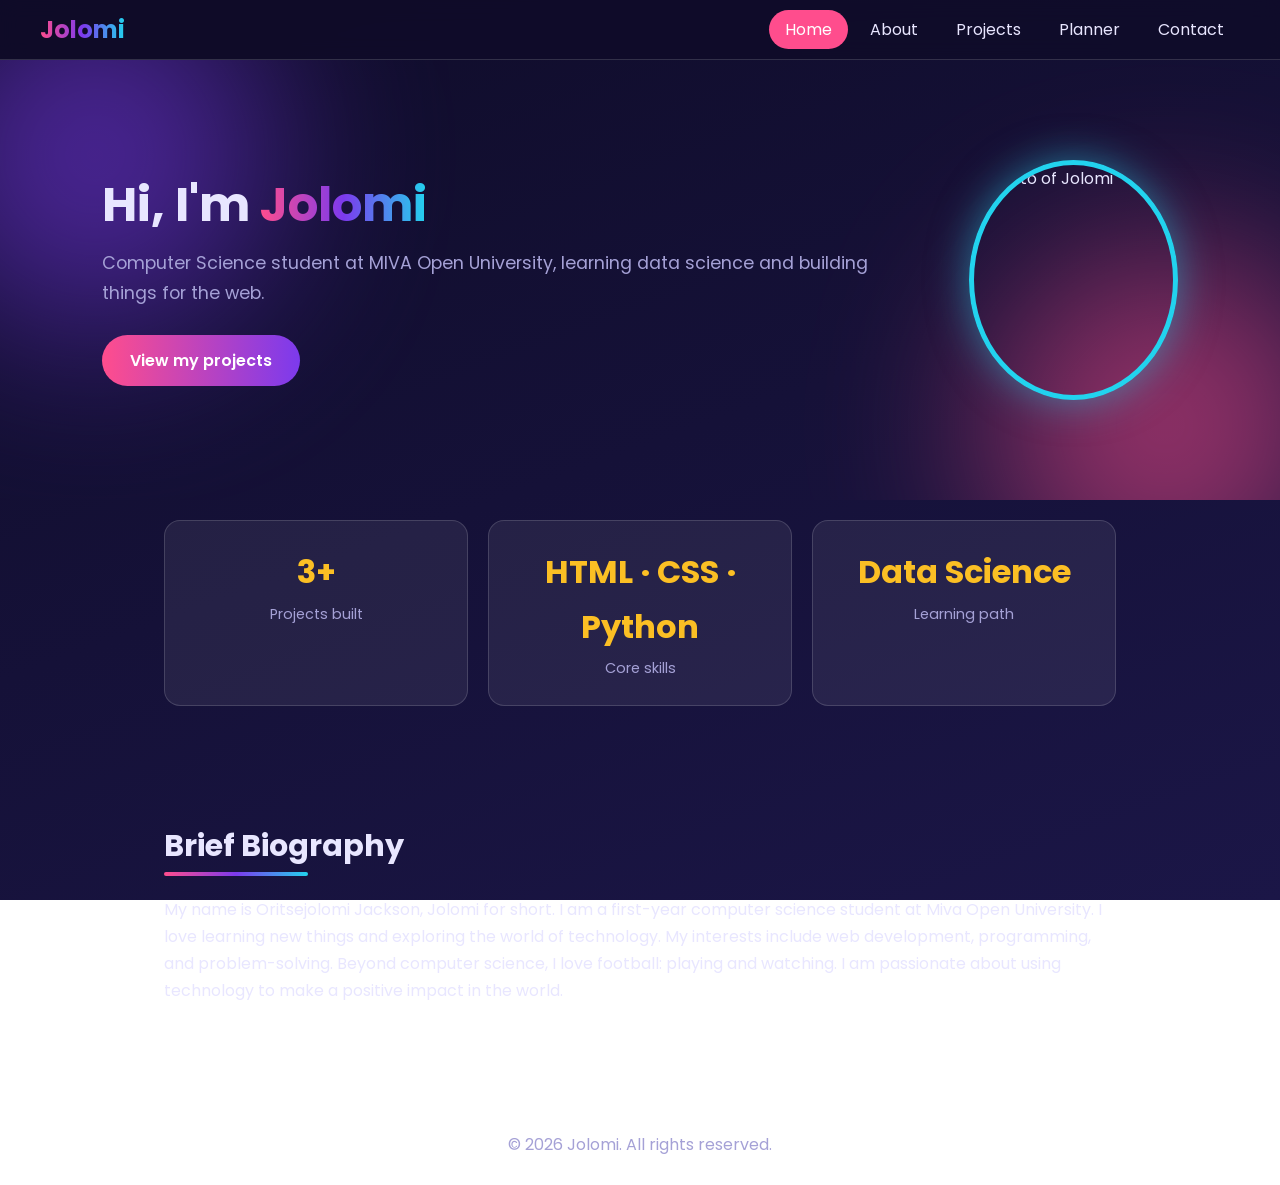
==== index.html @ d4f9fc07 "Add files via upload" ====
<!DOCTYPE html>
<html lang="en">
<head>
    <meta charset="UTF-8">
    <meta name="viewport" content="width=device-width, initial-scale=1.0">
    <title>Jolomi Jackson Student Portfolie</title>
    <link rel="preconnect" href="https://fonts.googleapis.com">
    <link href="https://fonts.googleapis.com/css2?family=Poppins:wght@400;600;700&display=swap" rel="stylesheet">
    <link rel="stylesheet" href="style.css">
</head>
<body>
    <header>
    <nav>
      <h2 class="logo">Jolomi</h2>
      <ul class="nav-links">
        <li><a href="index.html" class="active">Home</a></li>
        <li><a href="about.html">About</a></li>
        <li><a href="projects.html">Projects</a></li>
        <li><a href="planner.html">Planner</a></li>
        <li><a href="contact.html">Contact</a></li>
      </ul>
    </nav>
  </header>

  <main>
    <section class="hero">
        <div>
            <h1>Hi, I'm <span class="gradient-text">Jolomi</span></h1>
            <p>Computer Science student at MIVA Open University, learning data science and building things for the web.</p>
            <a href="projects.html" class="btn">View my projects</a>
        </div>
        <img src="media/aedrian-salazar-Tws17PwytpA-unsplash.jpg" alt="Photo of Jolomi" class="profile-pic">
    </section>

    <section class="stats">
        <div class="stat"><strong>3+</strong><span>Projects built</span></div>
        <div class="stat"><strong>HTML · CSS · Python</strong><span>Core skills</span></div>
        <div class="stat"><strong>Data Science</strong><span>Learning path</span></div>
    </section>

    <section class="bio">
        <h2>Brief Biography</h2>
        <p>My name is Oritsejolomi Jackson, Jolomi for short. I am a first-year computer science student at Miva Open University. I love learning new things and exploring the world of technology. My interests include web development, programming, and problem-solving. Beyond computer science, I love football: playing and watching. I am passionate about using technology to make a positive impact in the world.</p>
    </section>
</main>

<footer>
    <p>&copy; 2026 Jolomi. All rights reserved.</p>
</footer>
</body>
</html>
---- style.css ----
/* ---------- Colour scheme ---------- */
:root {
  --bg: #0f0c29;
  --bg-2: #1b1647;
  --purple: #7c3aed;
  --pink: #ff4d8d;
  --cyan: #22d3ee;
  --yellow: #fbbf24;
  --text: #e8e6ff;
  --muted: #a5a1d6;
  --glass: rgba(255, 255, 255, 0.07);
  --border: rgba(255, 255, 255, 0.15);
  --gradient: linear-gradient(90deg, var(--pink), var(--purple), var(--cyan));
}

* {
  margin: 0;
  padding: 0;
  box-sizing: border-box;
}

html {
  scroll-behavior: smooth;
}

body {
  font-family: 'Poppins', Arial, sans-serif;
  background: linear-gradient(160deg, var(--bg), var(--bg-2));
  background-attachment: fixed;
  color: var(--text);
  line-height: 1.7;
}

h1, h2, h3 {
  line-height: 1.3;
}

section {
  max-width: 1000px;
  margin: 0 auto;
  padding: 60px 24px;
}

/* Gradient underline under section headings */
section > h2 {
  display: inline-block;
  font-size: 1.9rem;
  margin-bottom: 20px;
}

section > h2::after {
  content: "";
  display: block;
  height: 4px;
  width: 60%;
  margin-top: 6px;
  border-radius: 4px;
  background: var(--gradient);
}

/* ---------- Navigation ---------- */
nav {
  position: sticky;
  top: 0;
  z-index: 10;
  display: flex;
  justify-content: space-between;
  align-items: center;
  padding: 14px 40px;
  background: rgba(15, 12, 41, 0.8);
  backdrop-filter: blur(10px);
  border-bottom: 1px solid var(--border);
}

.logo {
  font-weight: 700;
  background: var(--gradient);
  -webkit-background-clip: text;
  background-clip: text;
  color: transparent;
}

.nav-links {
  display: flex;
  list-style: none;
  gap: 6px;
}

.nav-links a {
  color: var(--text);
  text-decoration: none;
  padding: 8px 16px;
  border-radius: 20px;
  transition: background 0.3s, color 0.3s;
}

.nav-links a:hover {
  color: var(--cyan);
}

.nav-links a.active {
  background: var(--pink);
  color: white;
}

/* ---------- Hero (homepage) ---------- */
.hero {
  position: relative;
  overflow: hidden;
  display: flex;
  align-items: center;
  justify-content: center;
  gap: 60px;
  max-width: 100%;
  padding: 100px 8%;
}

/* Two blurry colour blobs behind the hero */
.hero::before,
.hero::after {
  content: "";
  position: absolute;
  width: 350px;
  height: 350px;
  border-radius: 50%;
  filter: blur(90px);
  opacity: 0.55;
  z-index: -1;
}

.hero::before {
  background: var(--purple);
  top: -80px;
  left: -80px;
}

.hero::after {
  background: var(--pink);
  bottom: -100px;
  right: -60px;
}

.hero h1 {
  font-size: 3rem;
  margin-bottom: 12px;
}

/* Wrap a word in <span class="gradient-text"> */
.gradient-text {
  background: var(--gradient);
  -webkit-background-clip: text;
  background-clip: text;
  color: transparent;
}

.hero p {
  color: var(--muted);
  font-size: 1.1rem;
  margin-bottom: 26px;
}

.profile-pic {
  width: 240px;
  height: 240px;
  border-radius: 50%;
  object-fit: cover;
  border: 5px solid var(--cyan);
  box-shadow: 0 0 40px rgba(34, 211, 238, 0.5);
  animation: float 4s ease-in-out infinite;
}

/* ---------- Buttons ---------- */
.btn,
button {
  display: inline-block;
  background: linear-gradient(90deg, var(--pink), var(--purple));
  color: white;
  border: none;
  padding: 12px 28px;
  border-radius: 30px;
  font-family: inherit;
  font-size: 1rem;
  font-weight: 600;
  text-decoration: none;
  cursor: pointer;
  transition: transform 0.3s, box-shadow 0.3s;
}

.btn:hover,
button:hover {
  transform: translateY(-3px);
  box-shadow: 0 8px 24px rgba(255, 77, 141, 0.5);
}

/* ---------- Stats strip (homepage) ---------- */
.stats {
  display: grid;
  grid-template-columns: repeat(auto-fit, minmax(180px, 1fr));
  gap: 20px;
  padding-top: 20px;
}

.stat {
  text-align: center;
  padding: 24px;
  background: var(--glass);
  border: 1px solid var(--border);
  border-radius: 16px;
}

.stat strong {
  display: block;
  font-size: 2rem;
  color: var(--yellow);
}

.stat span {
  color: var(--muted);
  font-size: 0.9rem;
}

/* ---------- Cards ---------- */
.card-grid {
  display: grid;
  grid-template-columns: repeat(auto-fit, minmax(260px, 1fr));
  gap: 28px;
  margin-top: 30px;
}

.card {
  background: var(--glass);
  border: 1px solid var(--border);
  border-top: 5px solid var(--pink);
  border-radius: 16px;
  overflow: hidden;
  transition: transform 0.3s, box-shadow 0.3s;
}

/* Each card gets a different colour */
.card:nth-child(2) { border-top-color: var(--cyan); }
.card:nth-child(3) { border-top-color: var(--yellow); }
.card:nth-child(4) { border-top-color: var(--purple); }

.card:hover {
  transform: translateY(-8px);
  box-shadow: 0 12px 30px rgba(124, 58, 237, 0.45);
}

.card img {
  width: 100%;
  height: 180px;
  object-fit: cover;
}

.card-body {
  padding: 20px;
}

.card-body h3 {
  margin-bottom: 8px;
  color: var(--cyan);
}

.card-body p {
  color: var(--muted);
  margin-bottom: 10px;
}

.card-body a {
  color: var(--pink);
  font-weight: 600;
  text-decoration: none;
}

/* ---------- Skill tags, lists, tables (About page) ---------- */
.tag {
  display: inline-block;
  margin: 4px 4px 4px 0;
  padding: 6px 16px;
  border-radius: 20px;
  background: rgba(34, 211, 238, 0.15);
  border: 1px solid var(--cyan);
  color: var(--cyan);
  font-size: 0.9rem;
}

ul.styled-list {
  list-style: none;
  margin: 15px 0;
}

ul.styled-list li {
  margin-bottom: 8px;
  padding-left: 26px;
  position: relative;
}

ul.styled-list li::before {
  content: "✦";
  position: absolute;
  left: 0;
  color: var(--yellow);
}

table {
  width: 100%;
  border-collapse: collapse;
  background: var(--glass);
  border: 1px solid var(--border);
  border-radius: 12px;
  overflow: hidden;
  margin-top: 20px;
}

th {
  background: linear-gradient(90deg, var(--purple), var(--pink));
  color: white;
  text-align: left;
}

th, td {
  padding: 14px 18px;
}

tr:nth-child(even) {
  background: rgba(255, 255, 255, 0.05);
}

video, audio {
  width: 100%;
  max-width: 500px;
  border-radius: 12px;
  margin-top: 15px;
}

/* ---------- Forms (Contact page) ---------- */
form {
  background: var(--glass);
  border: 1px solid var(--border);
  padding: 30px;
  border-radius: 16px;
  max-width: 600px;
}

label {
  display: block;
  margin: 14px 0 6px;
  font-weight: 600;
  color: var(--yellow);
}

input,
textarea {
  width: 100%;
  padding: 12px;
  background: rgba(0, 0, 0, 0.3);
  color: var(--text);
  border: 2px solid var(--border);
  border-radius: 10px;
  font-family: inherit;
  font-size: 1rem;
  transition: border-color 0.3s, box-shadow 0.3s;
}

input:focus,
textarea:focus {
  outline: none;
  border-color: var(--cyan);
  box-shadow: 0 0 12px rgba(34, 211, 238, 0.4);
}

.error {
  color: var(--pink);
  font-size: 0.9rem;
  margin-top: 4px;
}

.success {
  color: #4ade80;
  font-weight: 600;
  margin-top: 15px;
}

form button {
  margin-top: 20px;
}

/* ---------- Planner ---------- */
.task-input {
  display: flex;
  gap: 10px;
  margin-bottom: 25px;
}

#task-list {
  list-style: none;
}

#task-list li {
  display: flex;
  justify-content: space-between;
  align-items: center;
  background: var(--glass);
  border: 1px solid var(--border);
  border-left: 5px solid var(--cyan);
  padding: 14px 18px;
  margin-bottom: 12px;
  border-radius: 12px;
  animation: fadeUp 0.4s ease;
}

#task-list li.done {
  border-left-color: #4ade80;
}

#task-list li.done span {
  text-decoration: line-through;
  opacity: 0.5;
}

/* ---------- Footer ---------- */
footer {
  text-align: center;
  padding: 26px;
  margin-top: 40px;
  color: var(--muted);
  border-top: 1px solid var(--border);
}

/* ---------- Animations ---------- */
@keyframes fadeUp {
  from { opacity: 0; transform: translateY(20px); }
  to   { opacity: 1; transform: translateY(0); }
}

@keyframes float {
  0%, 100% { transform: translateY(0); }
  50%      { transform: translateY(-14px); }
}

/* ---------- Mobile ---------- */
@media (max-width: 700px) {
  nav {
    flex-direction: column;
    gap: 10px;
    padding: 14px;
  }

  .nav-links {
    flex-wrap: wrap;
    justify-content: center;
  }

  .hero {
    flex-direction: column-reverse;
    text-align: center;
    padding: 60px 6%;
    gap: 30px;
  }

  .hero h1 {
    font-size: 2.1rem;
  }

  .profile-pic {
    width: 180px;
    height: 180px;
  }

  .task-input {
    flex-direction: column;
  }
}
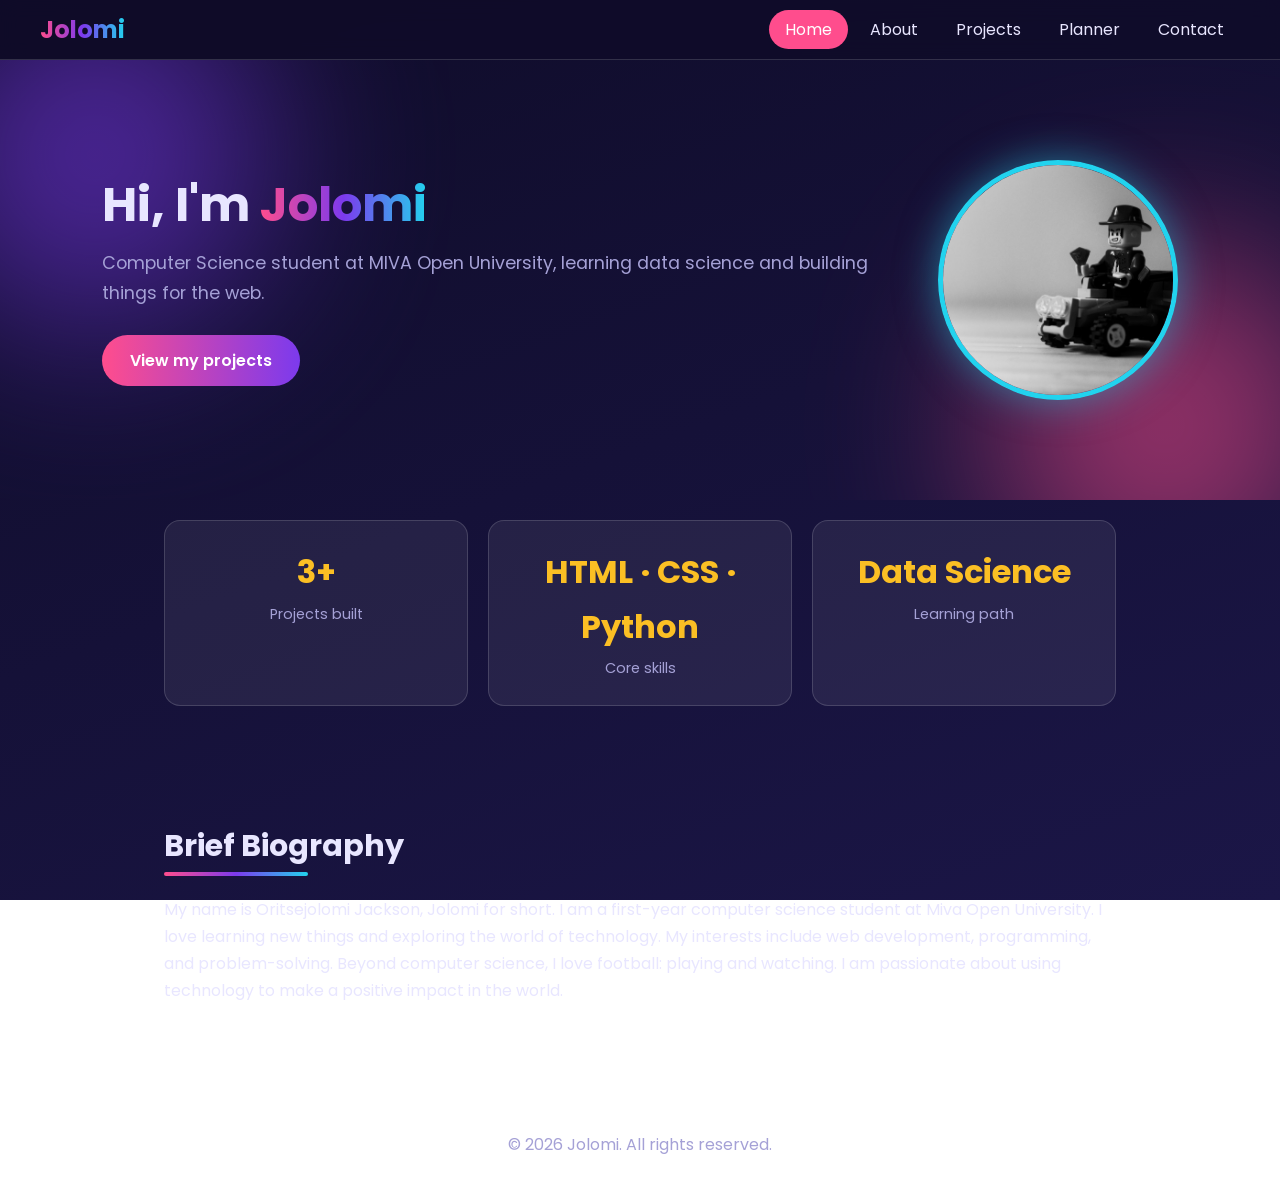
==== commit a6c6219b: "Update stylesheet link path in index.html" ====
--- a/index.html
+++ b/index.html
@@ -6,7 +6,7 @@
     <title>Jolomi Jackson Student Portfolie</title>
     <link rel="preconnect" href="https://fonts.googleapis.com">
     <link href="https://fonts.googleapis.com/css2?family=Poppins:wght@400;600;700&display=swap" rel="stylesheet">
-    <link rel="stylesheet" href="style.css">
+    <link rel="stylesheet" href="css/style.css">
 </head>
 <body>
     <header>
@@ -48,4 +48,4 @@
     <p>&copy; 2026 Jolomi. All rights reserved.</p>
 </footer>
 </body>
-</html>+</html>
--- a/css/style.css
+++ b/css/style.css
@@ -0,0 +1,473 @@
+/* ---------- Colour scheme ---------- */
+:root {
+  --bg: #0f0c29;
+  --bg-2: #1b1647;
+  --purple: #7c3aed;
+  --pink: #ff4d8d;
+  --cyan: #22d3ee;
+  --yellow: #fbbf24;
+  --text: #e8e6ff;
+  --muted: #a5a1d6;
+  --glass: rgba(255, 255, 255, 0.07);
+  --border: rgba(255, 255, 255, 0.15);
+  --gradient: linear-gradient(90deg, var(--pink), var(--purple), var(--cyan));
+}
+
+* {
+  margin: 0;
+  padding: 0;
+  box-sizing: border-box;
+}
+
+html {
+  scroll-behavior: smooth;
+}
+
+body {
+  font-family: 'Poppins', Arial, sans-serif;
+  background: linear-gradient(160deg, var(--bg), var(--bg-2));
+  background-attachment: fixed;
+  color: var(--text);
+  line-height: 1.7;
+}
+
+h1, h2, h3 {
+  line-height: 1.3;
+}
+
+section {
+  max-width: 1000px;
+  margin: 0 auto;
+  padding: 60px 24px;
+}
+
+/* Gradient underline under section headings */
+section > h2 {
+  display: inline-block;
+  font-size: 1.9rem;
+  margin-bottom: 20px;
+}
+
+section > h2::after {
+  content: "";
+  display: block;
+  height: 4px;
+  width: 60%;
+  margin-top: 6px;
+  border-radius: 4px;
+  background: var(--gradient);
+}
+
+/* ---------- Navigation ---------- */
+nav {
+  position: sticky;
+  top: 0;
+  z-index: 10;
+  display: flex;
+  justify-content: space-between;
+  align-items: center;
+  padding: 14px 40px;
+  background: rgba(15, 12, 41, 0.8);
+  backdrop-filter: blur(10px);
+  border-bottom: 1px solid var(--border);
+}
+
+.logo {
+  font-weight: 700;
+  background: var(--gradient);
+  -webkit-background-clip: text;
+  background-clip: text;
+  color: transparent;
+}
+
+.nav-links {
+  display: flex;
+  list-style: none;
+  gap: 6px;
+}
+
+.nav-links a {
+  color: var(--text);
+  text-decoration: none;
+  padding: 8px 16px;
+  border-radius: 20px;
+  transition: background 0.3s, color 0.3s;
+}
+
+.nav-links a:hover {
+  color: var(--cyan);
+}
+
+.nav-links a.active {
+  background: var(--pink);
+  color: white;
+}
+
+/* ---------- Hero (homepage) ---------- */
+.hero {
+  position: relative;
+  overflow: hidden;
+  display: flex;
+  align-items: center;
+  justify-content: center;
+  gap: 60px;
+  max-width: 100%;
+  padding: 100px 8%;
+}
+
+/* Two blurry colour blobs behind the hero */
+.hero::before,
+.hero::after {
+  content: "";
+  position: absolute;
+  width: 350px;
+  height: 350px;
+  border-radius: 50%;
+  filter: blur(90px);
+  opacity: 0.55;
+  z-index: -1;
+}
+
+.hero::before {
+  background: var(--purple);
+  top: -80px;
+  left: -80px;
+}
+
+.hero::after {
+  background: var(--pink);
+  bottom: -100px;
+  right: -60px;
+}
+
+.hero h1 {
+  font-size: 3rem;
+  margin-bottom: 12px;
+}
+
+/* Wrap a word in <span class="gradient-text"> */
+.gradient-text {
+  background: var(--gradient);
+  -webkit-background-clip: text;
+  background-clip: text;
+  color: transparent;
+}
+
+.hero p {
+  color: var(--muted);
+  font-size: 1.1rem;
+  margin-bottom: 26px;
+}
+
+.profile-pic {
+  width: 240px;
+  height: 240px;
+  border-radius: 50%;
+  object-fit: cover;
+  border: 5px solid var(--cyan);
+  box-shadow: 0 0 40px rgba(34, 211, 238, 0.5);
+  animation: float 4s ease-in-out infinite;
+}
+
+/* ---------- Buttons ---------- */
+.btn,
+button {
+  display: inline-block;
+  background: linear-gradient(90deg, var(--pink), var(--purple));
+  color: white;
+  border: none;
+  padding: 12px 28px;
+  border-radius: 30px;
+  font-family: inherit;
+  font-size: 1rem;
+  font-weight: 600;
+  text-decoration: none;
+  cursor: pointer;
+  transition: transform 0.3s, box-shadow 0.3s;
+}
+
+.btn:hover,
+button:hover {
+  transform: translateY(-3px);
+  box-shadow: 0 8px 24px rgba(255, 77, 141, 0.5);
+}
+
+/* ---------- Stats strip (homepage) ---------- */
+.stats {
+  display: grid;
+  grid-template-columns: repeat(auto-fit, minmax(180px, 1fr));
+  gap: 20px;
+  padding-top: 20px;
+}
+
+.stat {
+  text-align: center;
+  padding: 24px;
+  background: var(--glass);
+  border: 1px solid var(--border);
+  border-radius: 16px;
+}
+
+.stat strong {
+  display: block;
+  font-size: 2rem;
+  color: var(--yellow);
+}
+
+.stat span {
+  color: var(--muted);
+  font-size: 0.9rem;
+}
+
+/* ---------- Cards ---------- */
+.card-grid {
+  display: grid;
+  grid-template-columns: repeat(auto-fit, minmax(260px, 1fr));
+  gap: 28px;
+  margin-top: 30px;
+}
+
+.card {
+  background: var(--glass);
+  border: 1px solid var(--border);
+  border-top: 5px solid var(--pink);
+  border-radius: 16px;
+  overflow: hidden;
+  transition: transform 0.3s, box-shadow 0.3s;
+}
+
+/* Each card gets a different colour */
+.card:nth-child(2) { border-top-color: var(--cyan); }
+.card:nth-child(3) { border-top-color: var(--yellow); }
+.card:nth-child(4) { border-top-color: var(--purple); }
+
+.card:hover {
+  transform: translateY(-8px);
+  box-shadow: 0 12px 30px rgba(124, 58, 237, 0.45);
+}
+
+.card img {
+  width: 100%;
+  height: 180px;
+  object-fit: cover;
+}
+
+.card-body {
+  padding: 20px;
+}
+
+.card-body h3 {
+  margin-bottom: 8px;
+  color: var(--cyan);
+}
+
+.card-body p {
+  color: var(--muted);
+  margin-bottom: 10px;
+}
+
+.card-body a {
+  color: var(--pink);
+  font-weight: 600;
+  text-decoration: none;
+}
+
+/* ---------- Skill tags, lists, tables (About page) ---------- */
+.tag {
+  display: inline-block;
+  margin: 4px 4px 4px 0;
+  padding: 6px 16px;
+  border-radius: 20px;
+  background: rgba(34, 211, 238, 0.15);
+  border: 1px solid var(--cyan);
+  color: var(--cyan);
+  font-size: 0.9rem;
+}
+
+ul.styled-list {
+  list-style: none;
+  margin: 15px 0;
+}
+
+ul.styled-list li {
+  margin-bottom: 8px;
+  padding-left: 26px;
+  position: relative;
+}
+
+ul.styled-list li::before {
+  content: "✦";
+  position: absolute;
+  left: 0;
+  color: var(--yellow);
+}
+
+table {
+  width: 100%;
+  border-collapse: collapse;
+  background: var(--glass);
+  border: 1px solid var(--border);
+  border-radius: 12px;
+  overflow: hidden;
+  margin-top: 20px;
+}
+
+th {
+  background: linear-gradient(90deg, var(--purple), var(--pink));
+  color: white;
+  text-align: left;
+}
+
+th, td {
+  padding: 14px 18px;
+}
+
+tr:nth-child(even) {
+  background: rgba(255, 255, 255, 0.05);
+}
+
+video, audio {
+  width: 100%;
+  max-width: 500px;
+  border-radius: 12px;
+  margin-top: 15px;
+}
+
+/* ---------- Forms (Contact page) ---------- */
+form {
+  background: var(--glass);
+  border: 1px solid var(--border);
+  padding: 30px;
+  border-radius: 16px;
+  max-width: 600px;
+}
+
+label {
+  display: block;
+  margin: 14px 0 6px;
+  font-weight: 600;
+  color: var(--yellow);
+}
+
+input,
+textarea {
+  width: 100%;
+  padding: 12px;
+  background: rgba(0, 0, 0, 0.3);
+  color: var(--text);
+  border: 2px solid var(--border);
+  border-radius: 10px;
+  font-family: inherit;
+  font-size: 1rem;
+  transition: border-color 0.3s, box-shadow 0.3s;
+}
+
+input:focus,
+textarea:focus {
+  outline: none;
+  border-color: var(--cyan);
+  box-shadow: 0 0 12px rgba(34, 211, 238, 0.4);
+}
+
+.error {
+  color: var(--pink);
+  font-size: 0.9rem;
+  margin-top: 4px;
+}
+
+.success {
+  color: #4ade80;
+  font-weight: 600;
+  margin-top: 15px;
+}
+
+form button {
+  margin-top: 20px;
+}
+
+/* ---------- Planner ---------- */
+.task-input {
+  display: flex;
+  gap: 10px;
+  margin-bottom: 25px;
+}
+
+#task-list {
+  list-style: none;
+}
+
+#task-list li {
+  display: flex;
+  justify-content: space-between;
+  align-items: center;
+  background: var(--glass);
+  border: 1px solid var(--border);
+  border-left: 5px solid var(--cyan);
+  padding: 14px 18px;
+  margin-bottom: 12px;
+  border-radius: 12px;
+  animation: fadeUp 0.4s ease;
+}
+
+#task-list li.done {
+  border-left-color: #4ade80;
+}
+
+#task-list li.done span {
+  text-decoration: line-through;
+  opacity: 0.5;
+}
+
+/* ---------- Footer ---------- */
+footer {
+  text-align: center;
+  padding: 26px;
+  margin-top: 40px;
+  color: var(--muted);
+  border-top: 1px solid var(--border);
+}
+
+/* ---------- Animations ---------- */
+@keyframes fadeUp {
+  from { opacity: 0; transform: translateY(20px); }
+  to   { opacity: 1; transform: translateY(0); }
+}
+
+@keyframes float {
+  0%, 100% { transform: translateY(0); }
+  50%      { transform: translateY(-14px); }
+}
+
+/* ---------- Mobile ---------- */
+@media (max-width: 700px) {
+  nav {
+    flex-direction: column;
+    gap: 10px;
+    padding: 14px;
+  }
+
+  .nav-links {
+    flex-wrap: wrap;
+    justify-content: center;
+  }
+
+  .hero {
+    flex-direction: column-reverse;
+    text-align: center;
+    padding: 60px 6%;
+    gap: 30px;
+  }
+
+  .hero h1 {
+    font-size: 2.1rem;
+  }
+
+  .profile-pic {
+    width: 180px;
+    height: 180px;
+  }
+
+  .task-input {
+    flex-direction: column;
+  }
+}
